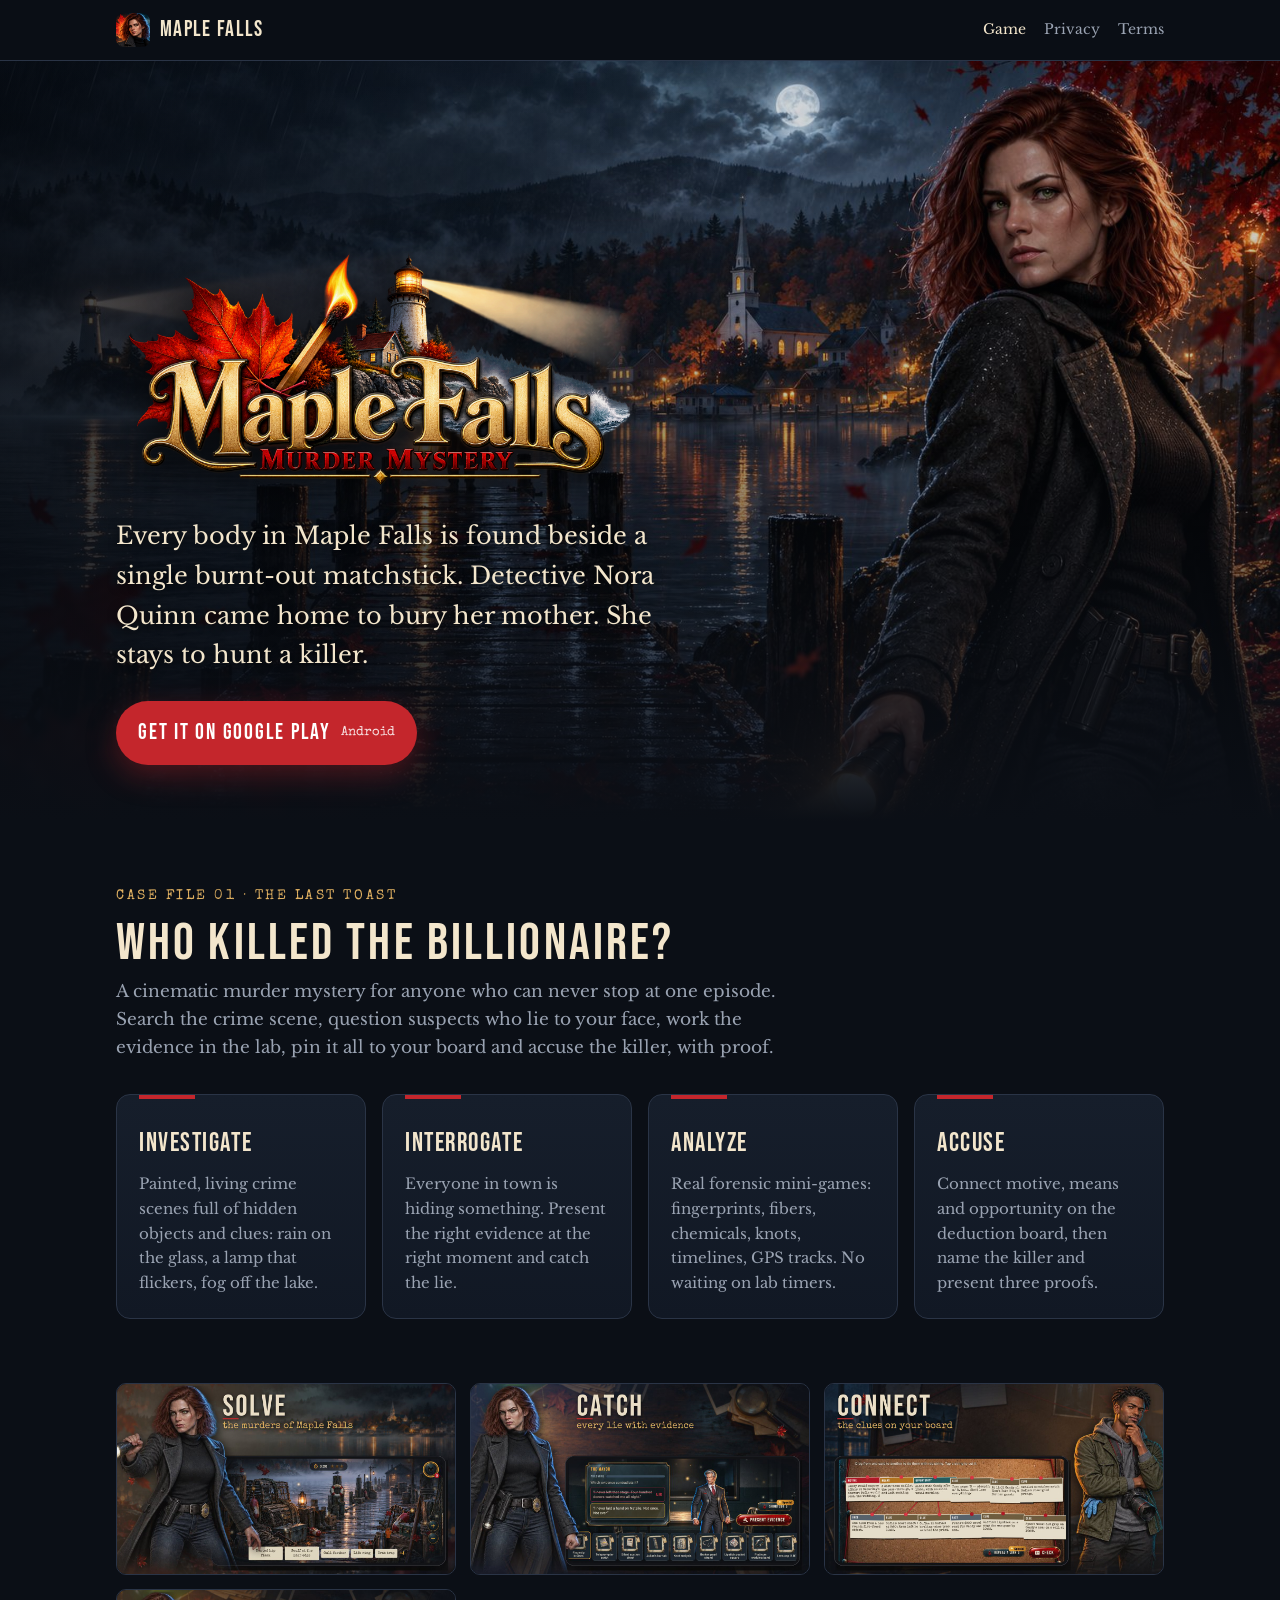
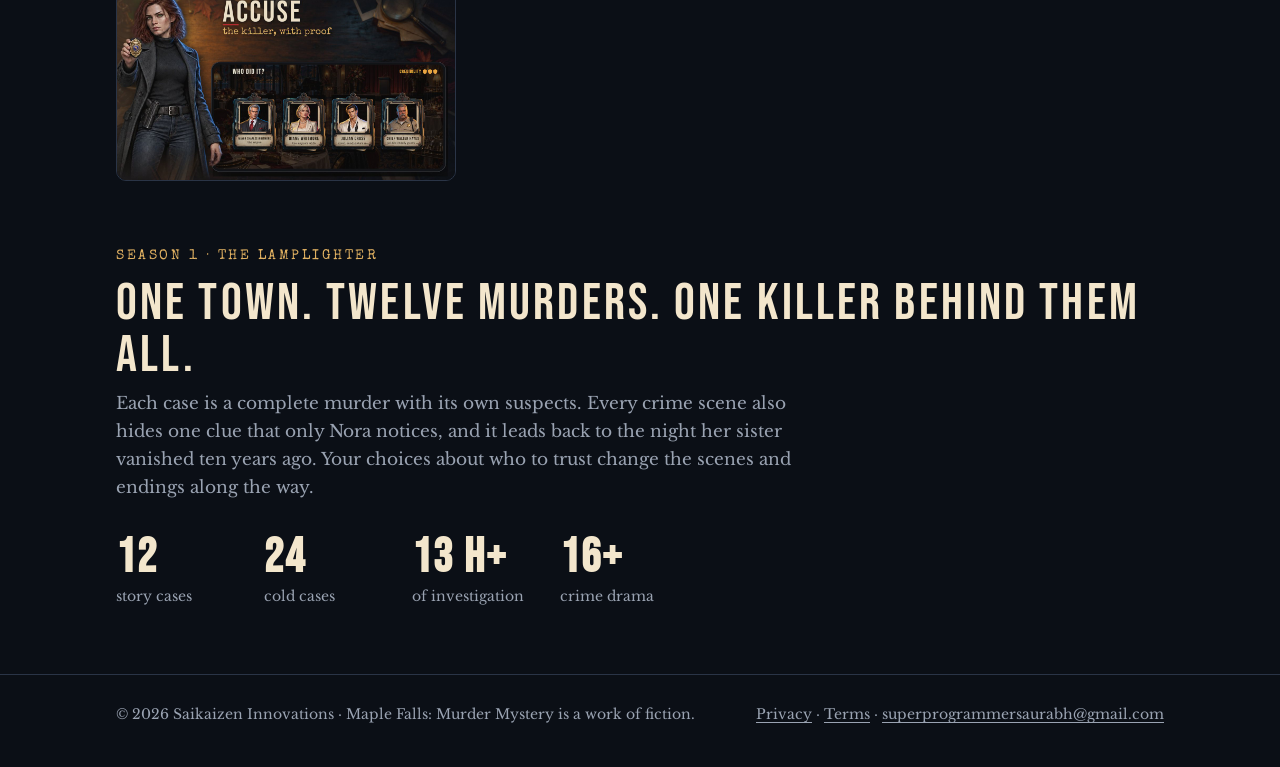
==== index.html @ b7c624a0 "Maple Falls: Murder Mystery site (privacy, terms)" ====
<!doctype html>
<html lang="en">
<head>
<meta charset="utf-8">
<meta name="viewport" content="width=device-width, initial-scale=1">
<title>Maple Falls: Murder Mystery</title>
<meta name="description" content="A cinematic detective game for Android. Search crime scenes, catch the lies, connect the clues and accuse the killer in a small New England lake town with a secret.">
<meta property="og:title" content="Maple Falls: Murder Mystery">
<meta property="og:description" content="Every body in Maple Falls is found beside a burnt-out matchstick. Find out who keeps lighting them.">
<meta property="og:image" content="img/hero.jpg">
<link rel="icon" href="img/favicon.png">
<link rel="preconnect" href="https://fonts.googleapis.com">
<link rel="preconnect" href="https://fonts.gstatic.com" crossorigin>
<link href="https://fonts.googleapis.com/css2?family=Bebas+Neue&family=Libre+Baskerville:ital,wght@0,400;0,700;1,400&family=Special+Elite&display=swap" rel="stylesheet">
<link rel="stylesheet" href="style.css">
</head>
<body>
<header class="bar"><div class="wrap">
  <a class="home" href="./"><img src="img/icon.png" alt=""><span class="display" style="font-size:22px">Maple Falls</span></a>
  <nav><a href="./" aria-current="page">Game</a><a href="privacy.html">Privacy</a><a href="terms.html">Terms</a></nav>
</div></header>

<div class="hero">
  <div class="wrap">
    <h1 style="margin:0"><img class="logo" src="img/logo.png" alt="Maple Falls: Murder Mystery"></h1>
    <p class="tag">Every body in Maple Falls is found beside a single burnt-out matchstick. Detective Nora Quinn came home to bury her mother. She stays to hunt a killer.</p>
    <a class="cta" href="https://play.google.com/store/apps/details?id=com.maplefalls.maple_falls">Get it on Google Play <small>Android</small></a>
  </div>
</div>

<main>
  <section>
    <div class="wrap">
      <p class="kicker type">Case file 01 · The Last Toast</p>
      <h2 class="display">Who killed the billionaire?</h2>
      <p class="lede">A cinematic murder mystery for anyone who can never stop at one episode. Search the crime scene,
        question suspects who lie to your face, work the evidence in the lab, pin it all to your board and accuse the
        killer, with proof.</p>
      <div class="grid">
        <div class="card"><h3 class="display">Investigate</h3><p>Painted, living crime scenes full of hidden objects and clues: rain on the glass, a lamp that flickers, fog off the lake.</p></div>
        <div class="card"><h3 class="display">Interrogate</h3><p>Everyone in town is hiding something. Present the right evidence at the right moment and catch the lie.</p></div>
        <div class="card"><h3 class="display">Analyze</h3><p>Real forensic mini-games: fingerprints, fibers, chemicals, knots, timelines, GPS tracks. No waiting on lab timers.</p></div>
        <div class="card"><h3 class="display">Accuse</h3><p>Connect motive, means and opportunity on the deduction board, then name the killer and present three proofs.</p></div>
      </div>
    </div>
  </section>

  <section style="padding-top:0">
    <div class="wrap">
      <div class="shots">
        <img src="img/shot_01.jpg" alt="Searching a crime scene for hidden clues" loading="lazy">
        <img src="img/shot_02.jpg" alt="Catching a suspect's lie in an interrogation" loading="lazy">
        <img src="img/shot_03.jpg" alt="Connecting the clues on the deduction board" loading="lazy">
        <img src="img/shot_04.jpg" alt="Accusing the killer with proof" loading="lazy">
      </div>
    </div>
  </section>

  <section style="padding-top:0">
    <div class="wrap">
      <p class="kicker type">Season 1 · The Lamplighter</p>
      <h2 class="display">One town. Twelve murders. One killer behind them all.</h2>
      <p class="lede">Each case is a complete murder with its own suspects. Every crime scene also hides one clue that
        only Nora notices, and it leads back to the night her sister vanished ten years ago. Your choices about who to
        trust change the scenes and endings along the way.</p>
      <div class="stats">
        <div><b>12</b><span>story cases</span></div>
        <div><b>24</b><span>cold cases</span></div>
        <div><b>13 h+</b><span>of investigation</span></div>
        <div><b>16+</b><span>crime drama</span></div>
      </div>
    </div>
  </section>
</main>

<footer><div class="wrap">
  <span>© 2026 Saikaizen Innovations · Maple Falls: Murder Mystery is a work of fiction.</span>
  <span><a href="privacy.html">Privacy</a> · <a href="terms.html">Terms</a> · <a href="mailto:superprogrammersaurabh@gmail.com">superprogrammersaurabh@gmail.com</a></span>
</div></footer>
</body>
</html>
---- style.css ----
/* Maple Falls: Murder Mystery — site (GitHub Pages). Dark noir, case-file accents. */
:root {
  --ink: #0b0f16;
  --ink-2: #111824;
  --panel: #161e2b;
  --line: #2a3446;
  --cream: #f3e6cc;
  --text: #d9d2c3;
  --dim: #9aa3b2;
  --amber: #e2b262;
  --red: #c4262c;
  --teal: #2f6f78;
  --radius: 14px;
  --max: 1080px;
}
* { box-sizing: border-box; }
html { -webkit-text-size-adjust: 100%; }
body {
  margin: 0;
  background: var(--ink);
  color: var(--text);
  font: 17px/1.65 "Libre Baskerville", Georgia, "Times New Roman", serif;
}
a { color: var(--amber); text-decoration-thickness: 1px; text-underline-offset: 3px; }
a:hover { color: var(--cream); }
img { max-width: 100%; display: block; }
.wrap { max-width: var(--max); margin: 0 auto; padding: 0 16px; }
.display { font-family: "Bebas Neue", Impact, sans-serif; letter-spacing: 0.06em; font-weight: 400; color: var(--cream); }
.type { font-family: "Special Elite", "Courier New", monospace; }

/* top bar */
.bar { position: sticky; top: 0; z-index: 5; background: rgba(11, 15, 22, 0.86); backdrop-filter: blur(8px);
  border-bottom: 1px solid var(--line); }
.bar .wrap { display: flex; align-items: center; justify-content: space-between; gap: 12px; height: 60px; }
.bar a.home { display: flex; align-items: center; gap: 10px; color: var(--cream); text-decoration: none; }
.bar img { width: 34px; height: 34px; border-radius: 8px; }
.bar nav { display: flex; gap: 18px; font-size: 14px; }
.bar nav a { color: var(--dim); text-decoration: none; }
.bar nav a:hover, .bar nav a[aria-current] { color: var(--cream); }

/* hero */
.hero { position: relative; min-height: min(86vh, 760px); display: flex; align-items: flex-end; overflow: hidden;
  background: #05080d url("img/hero.jpg") center 30% / cover no-repeat; }
.hero::after { content: ""; position: absolute; inset: 0;
  background: linear-gradient(180deg, rgba(5, 8, 13, 0.15) 0%, rgba(5, 8, 13, 0.25) 45%, var(--ink) 100%),
              linear-gradient(90deg, rgba(5, 8, 13, 0.75) 0%, rgba(5, 8, 13, 0) 60%); }
.hero .wrap { position: relative; z-index: 1; padding-bottom: 56px; width: 100%; }
.hero .logo { width: min(520px, 88%); filter: drop-shadow(0 8px 18px rgba(0, 0, 0, 0.7)); }
.hero .tag { font-size: clamp(18px, 2.4vw, 24px); color: var(--cream); max-width: 560px; margin: 18px 0 26px;
  text-shadow: 0 2px 10px rgba(0, 0, 0, 0.8); }
.cta { display: inline-flex; align-items: center; gap: 10px; padding: 14px 22px; border-radius: 999px;
  background: var(--red); color: #fff; text-decoration: none; font-family: "Bebas Neue", Impact, sans-serif;
  font-size: 22px; letter-spacing: 0.08em; box-shadow: 0 10px 30px rgba(196, 38, 44, 0.35); }
.cta:hover { background: #d8333a; color: #fff; }
.cta small { font-family: "Special Elite", monospace; font-size: 13px; letter-spacing: 0; opacity: 0.85; }

/* sections */
section { padding: 64px 0; }
h2 { font-size: clamp(34px, 5vw, 52px); margin: 0 0 8px; line-height: 1; }
.kicker { color: var(--amber); font-size: 14px; letter-spacing: 0.18em; text-transform: uppercase; margin: 0 0 10px; }
.lede { color: var(--dim); max-width: 680px; margin: 0 0 32px; }
.grid { display: grid; grid-template-columns: repeat(auto-fit, minmax(240px, 1fr)); gap: 16px; }
.card { background: linear-gradient(180deg, var(--panel), var(--ink-2)); border: 1px solid var(--line);
  border-radius: var(--radius); padding: 22px; position: relative; }
.card::before { content: ""; position: absolute; left: 22px; top: 0; width: 56px; height: 4px; background: var(--red); }
.card h3 { margin: 6px 0 6px; font-size: 26px; }
.card p { margin: 0; color: var(--dim); font-size: 15px; }
.shots { display: grid; grid-template-columns: repeat(auto-fit, minmax(300px, 1fr)); gap: 14px; }
.shots img { border-radius: 10px; border: 1px solid var(--line); }
.stats { display: flex; flex-wrap: wrap; gap: 28px; margin: 28px 0 0; }
.stats div { min-width: 120px; }
.stats b { display: block; font-family: "Bebas Neue", Impact, sans-serif; font-size: 48px; color: var(--cream);
  line-height: 1; letter-spacing: 0.04em; }
.stats span { color: var(--dim); font-size: 14px; }

/* legal pages */
.doc { max-width: 760px; margin: 0 auto; padding: 48px 16px 80px; }
.doc h1 { font-size: clamp(40px, 7vw, 64px); line-height: 1; margin: 0 0 6px; }
.doc .meta { color: var(--dim); font-size: 14px; margin: 0 0 28px; }
.doc h2 { font-size: 30px; margin: 36px 0 8px; }
.doc p, .doc li { color: var(--text); }
.doc ul { padding-left: 20px; }
.doc .short { background: var(--panel); border: 1px solid var(--line); border-left: 4px solid var(--red);
  border-radius: 10px; padding: 14px 20px; }

footer { border-top: 1px solid var(--line); padding: 28px 0 40px; color: var(--dim); font-size: 14px; }
footer .wrap { display: flex; flex-wrap: wrap; gap: 14px 24px; justify-content: space-between; }
footer a { color: var(--dim); }

@media (max-width: 560px) {
  body { font-size: 16px; }
  .bar nav { gap: 12px; font-size: 13px; }
  .hero { min-height: 78vh; }
  section { padding: 44px 0; }
}
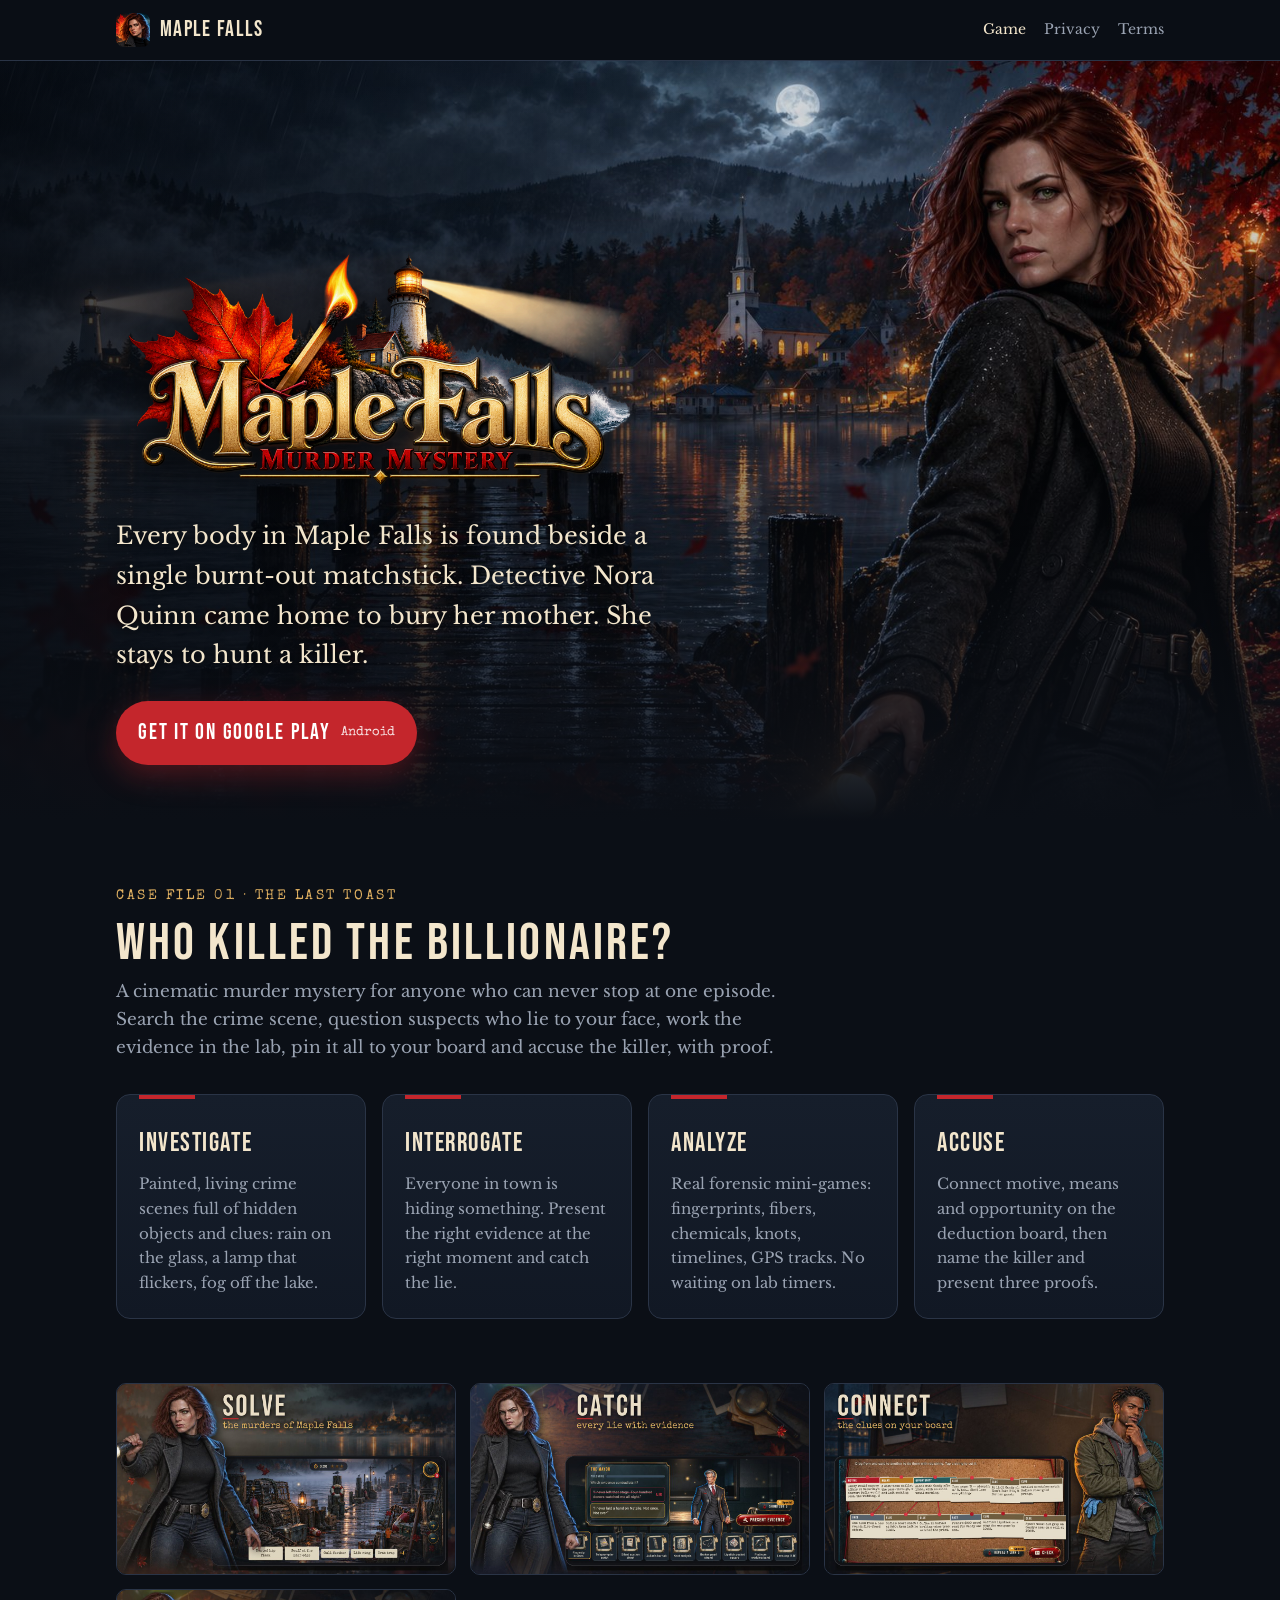
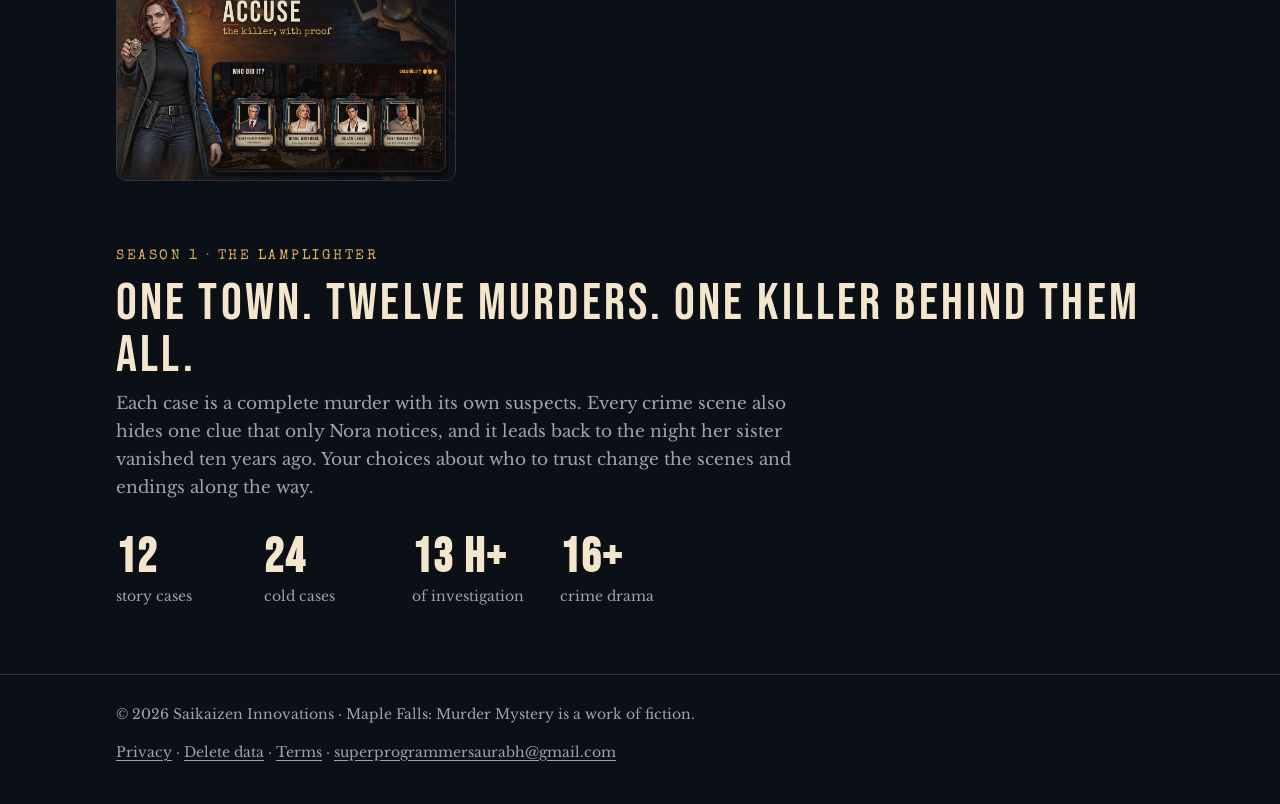
==== commit 95b262b7: "Delete-data page; fix stray line in privacy policy" ====
--- a/index.html
+++ b/index.html
@@ -75,7 +75,7 @@
 
 <footer><div class="wrap">
   <span>© 2026 Saikaizen Innovations · Maple Falls: Murder Mystery is a work of fiction.</span>
-  <span><a href="privacy.html">Privacy</a> · <a href="terms.html">Terms</a> · <a href="mailto:superprogrammersaurabh@gmail.com">superprogrammersaurabh@gmail.com</a></span>
+  <span><a href="privacy.html">Privacy</a> · <a href="delete-data.html">Delete data</a> · <a href="terms.html">Terms</a> · <a href="mailto:superprogrammersaurabh@gmail.com">superprogrammersaurabh@gmail.com</a></span>
 </div></footer>
 </body>
 </html>
